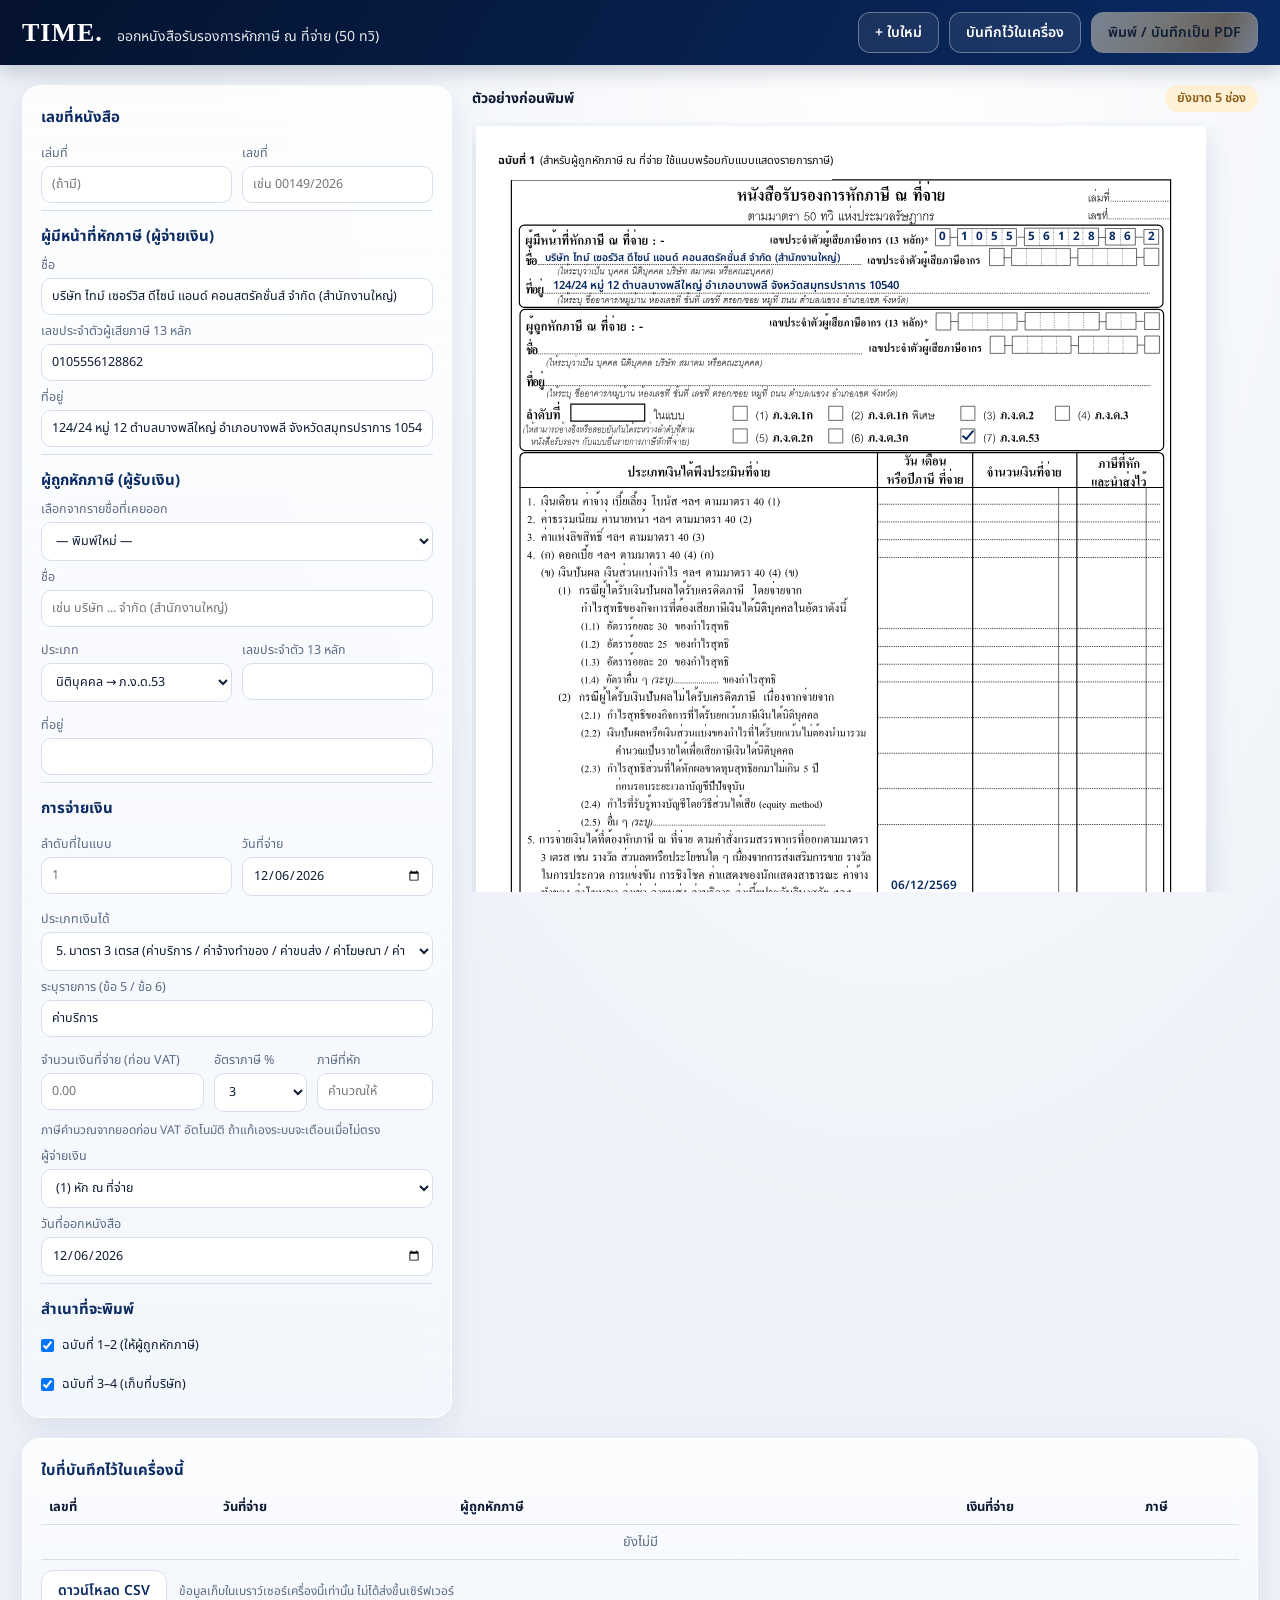
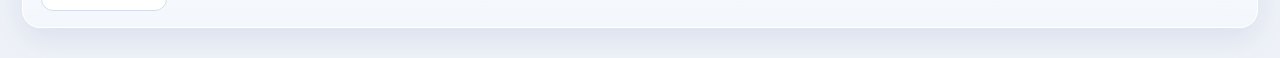
==== 50tawi/index.html @ bb9d8a28 "Add 50 tawi WHT certificate builder" ====
<!doctype html>
<html lang="th">
<head>
<meta charset="utf-8">
<meta name="viewport" content="width=device-width, initial-scale=1">
<meta name="robots" content="noindex,nofollow">
<title>ออกหนังสือรับรองการหักภาษี ณ ที่จ่าย (50 ทวิ) — TIME</title>
<link rel="stylesheet" href="style.css">
</head>
<body>
<header class="bar">
  <div class="brand"><b>TIME.</b><span>ออกหนังสือรับรองการหักภาษี ณ ที่จ่าย (50 ทวิ)</span></div>
  <div class="bar-actions">
    <button class="btn ghost" id="btnNew" type="button">+ ใบใหม่</button>
    <button class="btn ghost" id="btnSave" type="button">บันทึกไว้ในเครื่อง</button>
    <button class="btn gold" id="btnPrint" type="button">พิมพ์ / บันทึกเป็น PDF</button>
  </div>
</header>

<main class="layout">
  <form id="f" class="panel" autocomplete="off" novalidate>
    <section>
      <h2>เลขที่หนังสือ</h2>
      <div class="row2">
        <label>เล่มที่<input name="book_no" placeholder="(ถ้ามี)"></label>
        <label>เลขที่<input name="run_no" placeholder="เช่น 00149/2026" required></label>
      </div>
    </section>

    <section>
      <h2>ผู้มีหน้าที่หักภาษี (ผู้จ่ายเงิน)</h2>
      <label>ชื่อ<input name="payer_name" required></label>
      <label>เลขประจำตัวผู้เสียภาษี 13 หลัก<input name="payer_tin" inputmode="numeric" maxlength="17" required></label>
      <small class="msg" data-for="payer_tin"></small>
      <label>ที่อยู่<input name="payer_addr" required></label>
    </section>

    <section>
      <h2>ผู้ถูกหักภาษี (ผู้รับเงิน)</h2>
      <label>เลือกจากรายชื่อที่เคยออก<select id="payeePick"><option value="">— พิมพ์ใหม่ —</option></select></label>
      <label>ชื่อ<input name="payee_name" required placeholder="เช่น บริษัท ... จำกัด (สำนักงานใหญ่)"></label>
      <div class="row2">
        <label>ประเภท<select name="payee_type">
          <option value="corp">นิติบุคคล → ภ.ง.ด.53</option>
          <option value="person">บุคคลธรรมดา → ภ.ง.ด.3</option></select></label>
        <label>เลขประจำตัว 13 หลัก<input name="payee_tin" inputmode="numeric" maxlength="17" required></label>
      </div>
      <small class="msg" data-for="payee_tin"></small>
      <label>ที่อยู่<input name="payee_addr" required></label>
    </section>

    <section>
      <h2>การจ่ายเงิน</h2>
      <div class="row2">
        <label>ลำดับที่ในแบบ<input name="seq_no" inputmode="numeric" placeholder="1"></label>
        <label>วันที่จ่าย<input name="pay_date" type="date" required></label>
      </div>
      <label>ประเภทเงินได้<select name="income_row">
        <option value="r5">5. มาตรา 3 เตรส (ค่าบริการ / ค่าจ้างทำของ / ค่าขนส่ง / ค่าโฆษณา / ค่าเช่า)</option>
        <option value="r1">1. เงินเดือน ค่าจ้าง ฯลฯ 40(1)</option>
        <option value="r2">2. ค่าธรรมเนียม ค่านายหน้า 40(2)</option>
        <option value="r3">3. ค่าลิขสิทธิ์ 40(3)</option>
        <option value="r6">6. อื่น ๆ (ระบุ)</option></select></label>
      <label>ระบุรายการ (ข้อ 5 / ข้อ 6)<input name="income_spec" value="ค่าบริการ"></label>
      <div class="row3">
        <label>จำนวนเงินที่จ่าย (ก่อน VAT)<input name="amount" inputmode="decimal" required placeholder="0.00"></label>
        <label>อัตราภาษี %<select name="rate">
          <option>3</option><option>1</option><option>1.5</option><option>2</option><option>5</option><option>10</option></select></label>
        <label>ภาษีที่หัก<input name="wht" inputmode="decimal" placeholder="คำนวณให้"></label>
      </div>
      <small class="hint">ภาษีคำนวณจากยอดก่อน VAT อัตโนมัติ ถ้าแก้เองระบบจะเตือนเมื่อไม่ตรง</small>
      <small class="msg" data-for="wht"></small>
      <label>ผู้จ่ายเงิน<select name="payer_mode">
        <option value="1">(1) หัก ณ ที่จ่าย</option><option value="2">(2) ออกให้ตลอดไป</option>
        <option value="3">(3) ออกให้ครั้งเดียว</option><option value="4">(4) อื่น ๆ</option></select></label>
      <label>วันที่ออกหนังสือ<input name="issue_date" type="date" required></label>
    </section>

    <section>
      <h2>สำเนาที่จะพิมพ์</h2>
      <div class="copies">
        <label class="chk"><input type="checkbox" name="c1" checked> ฉบับที่ 1–2 (ให้ผู้ถูกหักภาษี)</label>
        <label class="chk"><input type="checkbox" name="c3" checked> ฉบับที่ 3–4 (เก็บที่บริษัท)</label>
      </div>
    </section>
  </form>

  <section class="preview-wrap">
    <div class="preview-head"><b>ตัวอย่างก่อนพิมพ์</b><span id="status" class="pill">กรอกข้อมูลให้ครบ</span></div>
    <div id="pages"></div>
  </section>
</main>

<section class="history panel">
  <h2>ใบที่บันทึกไว้ในเครื่องนี้</h2>
  <table id="hist"><thead><tr><th>เลขที่</th><th>วันที่จ่าย</th><th>ผู้ถูกหักภาษี</th><th class="r">เงินที่จ่าย</th><th class="r">ภาษี</th><th></th></tr></thead><tbody></tbody></table>
  <div class="hist-actions"><button class="btn ghost" id="btnCsv" type="button">ดาวน์โหลด CSV</button>
  <span class="hint">ข้อมูลเก็บในเบราว์เซอร์เครื่องนี้เท่านั้น ไม่ได้ส่งขึ้นเซิร์ฟเวอร์</span></div>
</section>

<template id="tplPage">
  <article class="sheet">
    <img class="form" src="assets/rd-50tawi-form.svg" alt="">
    <div class="ov"></div>
  </article>
</template>

<script src="app.js"></script>
</body>
</html>
---- 50tawi/style.css ----
@font-face{font-family:NST;font-weight:400;src:url(assets/fonts/NotoSansThai-400.ttf)}
@font-face{font-family:NST;font-weight:600;src:url(assets/fonts/NotoSansThai-600.ttf)}
@font-face{font-family:NST;font-weight:700;src:url(assets/fonts/NotoSansThai-700.ttf)}
:root{--navy:#0a2a63;--navy2:#04122e;--gold1:#f6d79a;--gold2:#d9a85a;--gold3:#b8873e;--bg:#eef2f8;--ink:#0d1b33;--mut:#5b6b85;--line:#d6deea}
*{box-sizing:border-box}
body{margin:0;font-family:NST,system-ui,sans-serif;color:var(--ink);background:radial-gradient(ellipse at 70% 0%,#fff,transparent 55%),var(--bg);font-size:14px}
.bar{position:sticky;top:0;z-index:5;display:flex;justify-content:space-between;align-items:center;gap:12px;padding:12px 22px;
  background:linear-gradient(120deg,var(--navy2),var(--navy));color:#fff;box-shadow:0 6px 20px #04122e33}
.brand{display:flex;align-items:baseline;gap:14px}.brand b{font-family:Georgia,serif;font-size:26px;letter-spacing:1px}.brand span{opacity:.9}
.bar-actions{display:flex;gap:10px;flex-wrap:wrap}
.btn{border:1px solid #ffffff55;border-radius:12px;padding:9px 16px;font:inherit;font-weight:600;cursor:pointer;background:#ffffff14;color:#fff}
.btn.gold{background:linear-gradient(116deg,#fff4d6,var(--gold1) 40%,var(--gold2) 75%,#f6e7cb);color:#1b1408;border-color:#fff4d6}
.btn:disabled{opacity:.45;cursor:not-allowed}
.history .btn.ghost{color:var(--navy);border-color:var(--line);background:#fff}
.layout{display:grid;grid-template-columns:minmax(330px,430px) 1fr;gap:20px;padding:20px 22px;align-items:start}
.panel{background:linear-gradient(180deg,#ffffffd9,#f6f9fea6);border:1px solid #fff;border-radius:18px;box-shadow:0 10px 30px #1f408019,inset 0 1px 0 #fff;padding:6px 18px 16px;backdrop-filter:blur(16px)}
.panel h2{font-size:15px;margin:14px 0 8px;color:var(--navy)}
section+section{border-top:1px solid var(--line)}
label{display:block;font-size:12.5px;color:var(--mut);margin:7px 0}
input,select{display:block;width:100%;margin-top:3px;padding:8px 10px;border:1px solid var(--line);border-radius:10px;font:inherit;color:var(--ink);background:#fff}
input:focus,select:focus{outline:2px solid #2f6fed55;border-color:#2f6fed}
.row2{display:grid;grid-template-columns:1fr 1fr;gap:10px}.row3{display:grid;grid-template-columns:1.4fr .8fr 1fr;gap:10px}
.copies{display:flex;flex-direction:column;gap:6px}.chk{display:flex;gap:8px;align-items:center;color:var(--ink)}.chk input{width:auto;margin:0}
.msg{display:block;color:#c0392b;font-size:12px;min-height:0}.hint{color:var(--mut);font-size:12px}
.preview-wrap{position:sticky;top:76px}
.preview-head{display:flex;justify-content:space-between;align-items:center;margin-bottom:10px}
.pill{border-radius:999px;padding:4px 12px;font-size:12.5px;font-weight:600}.pill.ok{background:#dcf5e3;color:#1e6b36}.pill.warn{background:#fff1d6;color:#8a5a12}
#pages{display:flex;flex-direction:column;gap:18px;max-height:calc(100vh - 130px);overflow:auto;padding:4px 4px 30px}
/* sheet: exact A4 in points so the official field coordinates line up */
.sheet{position:relative;width:595.28pt;height:841.89pt;background:#fff;box-shadow:0 10px 30px #1f408026;flex:0 0 auto;zoom:.92}
.sheet .form{position:absolute;inset:0;width:100%;height:100%}
.ov{position:absolute;inset:0}
.fld{position:absolute;display:flex;align-items:flex-end;padding:0 2pt 1.2pt;white-space:nowrap;overflow:hidden;font-size:9.6pt;line-height:1;color:var(--navy);font-weight:600}
.fld.c{justify-content:center}.fld.r{justify-content:flex-end}.fld.b{font-weight:700}
.fld.fit{font-size:9.2pt}
.fld.dg{justify-content:center;align-items:center;padding:0;font-size:9.5pt;font-weight:700}
.fld.words{background:#f1f3f7;align-items:center;font-size:9.8pt}
.tick{position:absolute;width:12.6pt;height:12.6pt}
.tick::after{content:"";position:absolute;left:3.6pt;top:.4pt;width:3.6pt;height:8pt;border:solid var(--navy);border-width:0 2pt 2pt 0;transform:rotate(40deg)}
.cover{position:absolute;background:#fff;display:flex;align-items:center;font-size:9pt;color:#111;white-space:nowrap}
.cover b{margin-right:4pt}
.history{margin:0 22px 30px}
.history table{width:100%;border-collapse:collapse;font-size:13px}
.history th,.history td{padding:7px 8px;border-bottom:1px solid var(--line);text-align:left}.history .r{text-align:right}
.history .empty{color:var(--mut);text-align:center}
.lnk{border:none;background:none;color:#2f6fed;cursor:pointer;font:inherit}
.hist-actions{display:flex;gap:12px;align-items:center;margin-top:10px;flex-wrap:wrap}
@media (max-width:980px){.layout{grid-template-columns:1fr;padding:14px}.bar{flex-wrap:wrap;padding:10px 14px}.history{margin:0 14px 24px;overflow-x:auto}.preview-wrap{position:static}#pages{max-height:none;overflow:visible}
  .sheet{zoom:.58}#pages{align-items:center}.brand span{display:none}}
@media (max-width:520px){.sheet{zoom:.43}.row3{grid-template-columns:1fr 1fr}.bar-actions .btn{padding:8px 11px;font-size:13px}}
@media print{
  @page{size:A4;margin:0}
  body{background:#fff}
  .bar,.panel,.history,.preview-head{display:none!important}
  .layout{display:block;padding:0}.preview-wrap{position:static}
  #pages{display:block;max-height:none;overflow:visible;padding:0}
  .sheet{zoom:1;box-shadow:none;page-break-after:always;break-after:page}
  .sheet:last-child{page-break-after:auto;break-after:auto}
  .fld.words{-webkit-print-color-adjust:exact;print-color-adjust:exact}
}
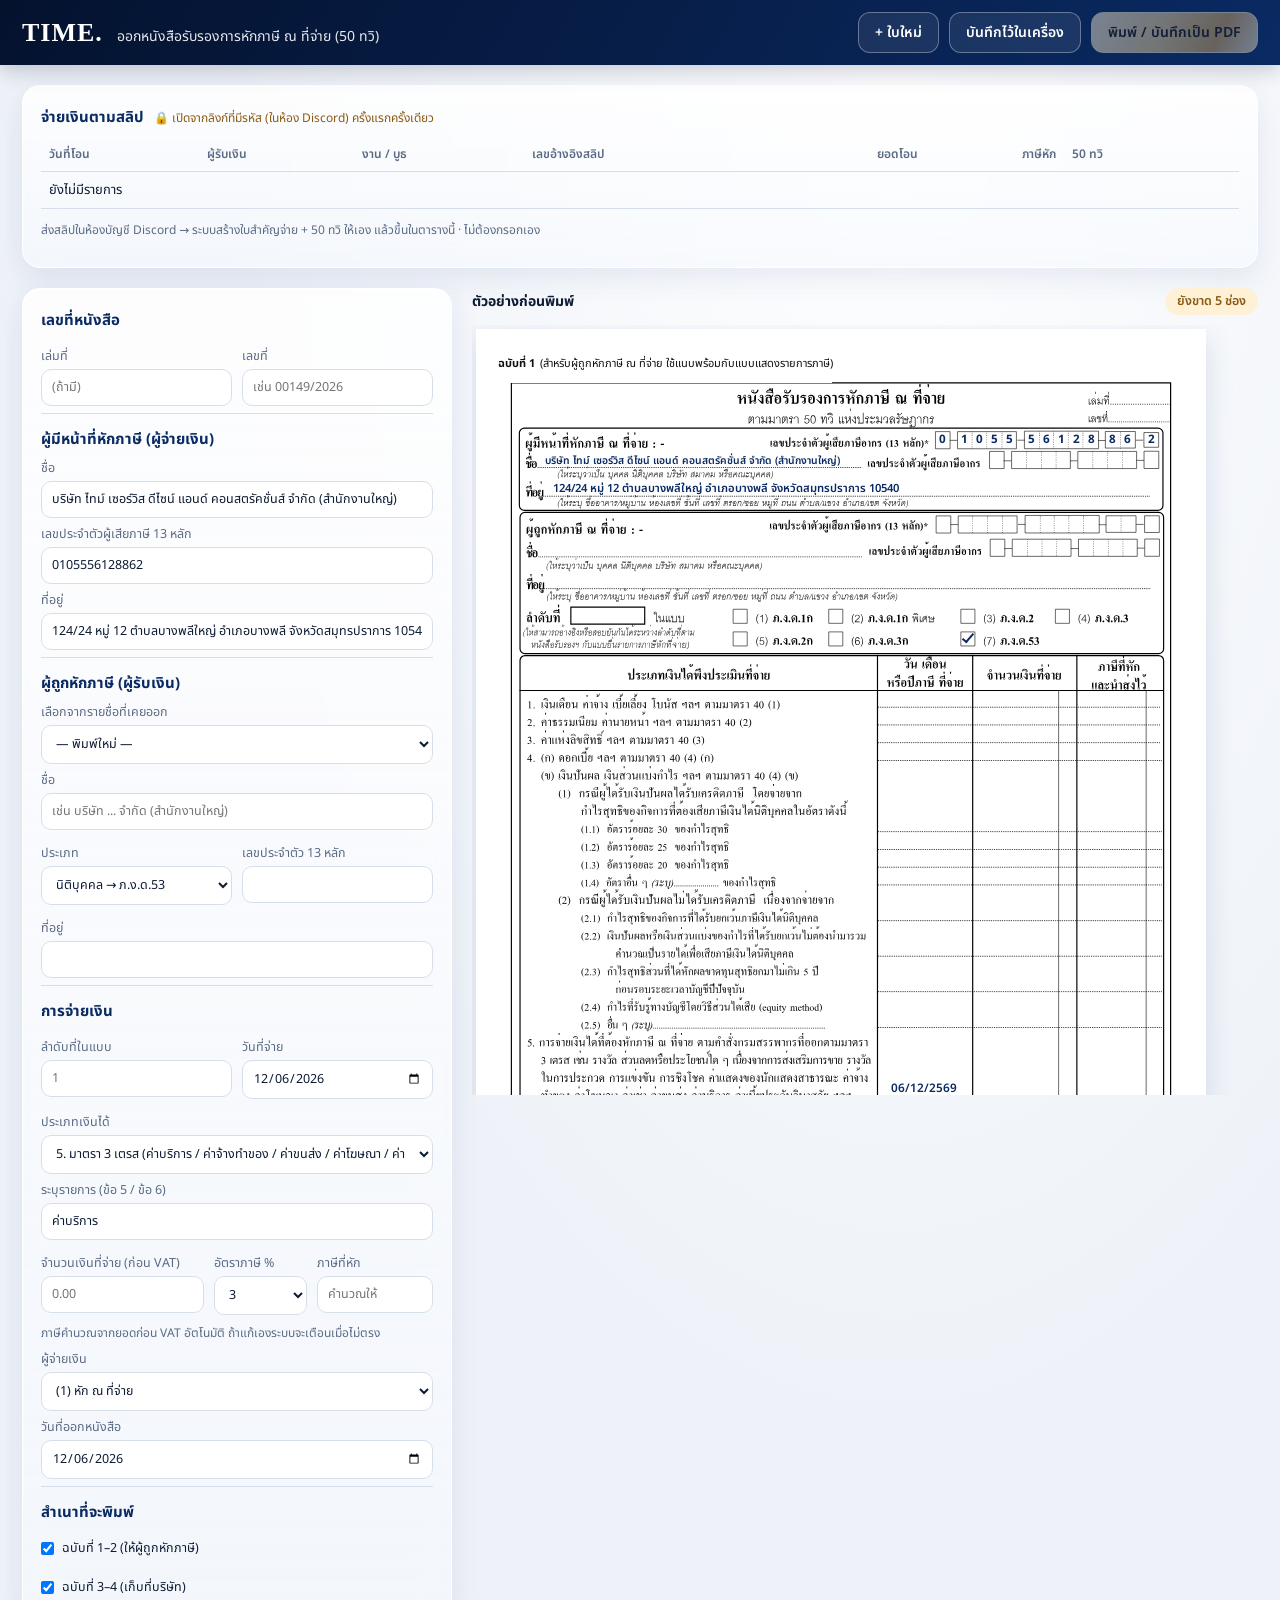
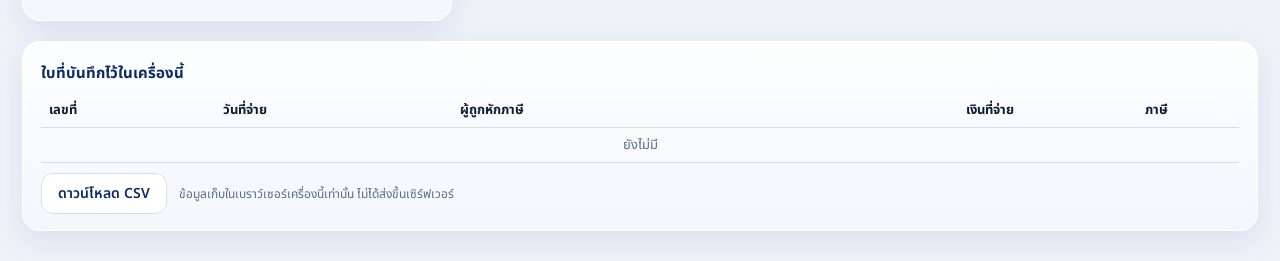
==== commit 81b5a890: "50tawi: sync from payment slips" ====
--- a/50tawi/index.html
+++ b/50tawi/index.html
@@ -16,6 +16,15 @@
     <button class="btn gold" id="btnPrint" type="button">พิมพ์ / บันทึกเป็น PDF</button>
   </div>
 </header>
+
+<section class="feed panel" id="feed">
+  <div class="feed-head"><h2>จ่ายเงินตามสลิป <small id="feedInfo"></small></h2>
+    <div class="feed-sum" id="feedSum"></div></div>
+  <div class="feed-scroll"><table id="feedTbl"><thead><tr>
+    <th>วันที่โอน</th><th>ผู้รับเงิน</th><th>งาน / บูธ</th><th>เลขอ้างอิงสลิป</th>
+    <th class="r">ยอดโอน</th><th class="r">ภาษีหัก</th><th>50 ทวิ</th><th></th></tr></thead><tbody></tbody></table></div>
+  <p class="hint" id="feedNote">ส่งสลิปในห้องบัญชี Discord → ระบบสร้างใบสำคัญจ่าย + 50 ทวิ ให้เอง แล้วขึ้นในตารางนี้ · ไม่ต้องกรอกเอง</p>
+</section>
 
 <main class="layout">
   <form id="f" class="panel" autocomplete="off" novalidate>
--- a/50tawi/style.css
+++ b/50tawi/style.css
@@ -40,18 +40,35 @@
 .cover{position:absolute;background:#fff;display:flex;align-items:center;font-size:9pt;color:#111;white-space:nowrap}
 .cover b{margin-right:4pt}
 .history{margin:0 22px 30px}
+.feed{margin:20px 22px 0}
+.feed-head{display:flex;justify-content:space-between;align-items:center;gap:12px;flex-wrap:wrap}
+.feed-head small{font-weight:400;color:var(--mut);font-size:12px;margin-left:6px}
+.feed-sum{display:flex;gap:8px;flex-wrap:wrap}
+.kpi{border-radius:12px;padding:6px 12px;background:#fff;border:1px solid var(--line);font-size:12.5px;color:var(--mut)}
+.kpi b{display:block;font-size:16px;color:var(--navy)}
+.feed-scroll{overflow-x:auto}
+.feed table{width:100%;border-collapse:collapse;font-size:13px;min-width:760px}
+.feed th,.feed td{padding:8px;border-bottom:1px solid var(--line);text-align:left;white-space:nowrap}
+.feed th{color:var(--mut);font-weight:600;font-size:12px}
+.feed td.r,.feed th.r{text-align:right}
+.feed td .sub{display:block;color:var(--mut);font-size:11.5px;max-width:260px;overflow:hidden;text-overflow:ellipsis}
+.feed tr.sel td{background:#eef4ff}
+.tag{display:inline-block;border-radius:999px;padding:2px 9px;font-size:11.5px;font-weight:600}
+.tag.ok{background:#dcf5e3;color:#1e6b36}.tag.wait{background:#fff1d6;color:#8a5a12}
+.btn.sm{padding:5px 12px;font-size:12.5px;border-radius:10px;background:linear-gradient(116deg,#fff4d6,var(--gold1) 40%,var(--gold2) 75%,#f6e7cb);color:#1b1408;border-color:#f0d7a3}
+.lock{color:#8a5a12}
 .history table{width:100%;border-collapse:collapse;font-size:13px}
 .history th,.history td{padding:7px 8px;border-bottom:1px solid var(--line);text-align:left}.history .r{text-align:right}
 .history .empty{color:var(--mut);text-align:center}
 .lnk{border:none;background:none;color:#2f6fed;cursor:pointer;font:inherit}
 .hist-actions{display:flex;gap:12px;align-items:center;margin-top:10px;flex-wrap:wrap}
-@media (max-width:980px){.layout{grid-template-columns:1fr;padding:14px}.bar{flex-wrap:wrap;padding:10px 14px}.history{margin:0 14px 24px;overflow-x:auto}.preview-wrap{position:static}#pages{max-height:none;overflow:visible}
+@media (max-width:980px){.layout{grid-template-columns:1fr;padding:14px}.bar{flex-wrap:wrap;padding:10px 14px}.history{margin:0 14px 24px;overflow-x:auto}.feed{margin:14px 14px 0}.preview-wrap{position:static}#pages{max-height:none;overflow:visible}
   .sheet{zoom:.58}#pages{align-items:center}.brand span{display:none}}
 @media (max-width:520px){.sheet{zoom:.43}.row3{grid-template-columns:1fr 1fr}.bar-actions .btn{padding:8px 11px;font-size:13px}}
 @media print{
   @page{size:A4;margin:0}
   body{background:#fff}
-  .bar,.panel,.history,.preview-head{display:none!important}
+  .bar,.panel,.history,.feed,.preview-head{display:none!important}
   .layout{display:block;padding:0}.preview-wrap{position:static}
   #pages{display:block;max-height:none;overflow:visible;padding:0}
   .sheet{zoom:1;box-shadow:none;page-break-after:always;break-after:page}
